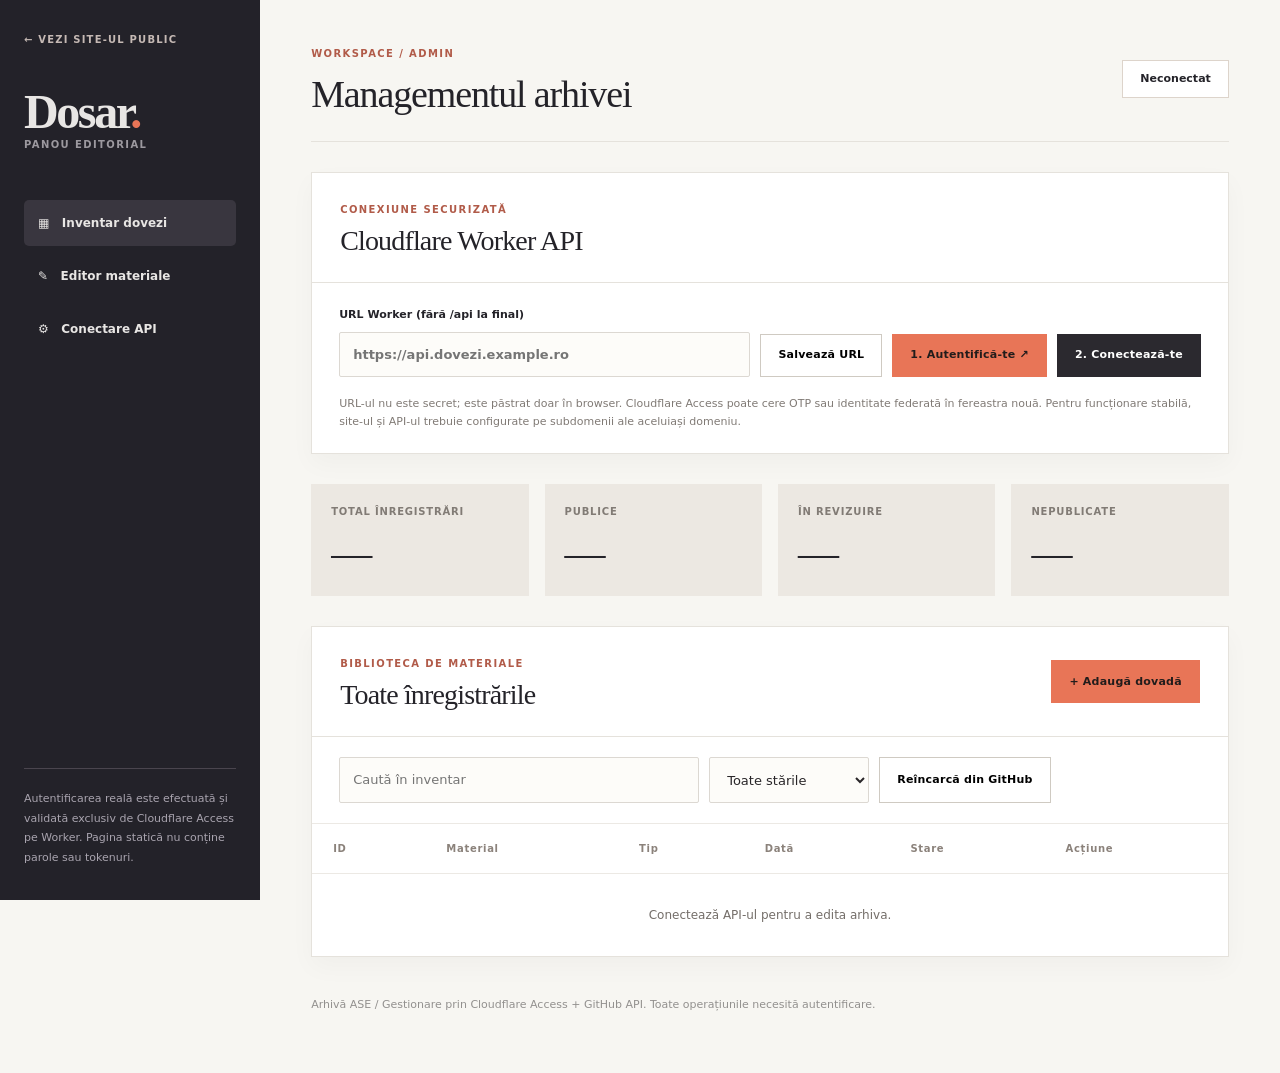
==== docs/admin/index.html @ c9416f8c "Add files via upload" ====
<!doctype html><html lang="ro"><head><meta charset="utf-8"><meta name="viewport" content="width=device-width,initial-scale=1"><meta name="robots" content="noindex,nofollow"><title>Administrare dovezi — Dosar public ASE</title><link rel="stylesheet" href="../assets/admin.css"><script defer src="../assets/admin.js"></script></head>
<body><div class="layout"><aside class="sidebar"><a class="back" href="../">← VEZI SITE-UL PUBLIC</a><h1>Dosar<span>.</span><small>Panou editorial</small></h1><div class="side-nav"><a class="active" href="#inventory">▦ &nbsp; Inventar dovezi</a><a href="#editor">✎ &nbsp; Editor materiale</a><a href="#settings">⚙ &nbsp; Conectare API</a></div><div class="sidebar-note">Autentificarea reală este efectuată și validată exclusiv de Cloudflare Access pe Worker. Pagina statică nu conține parole sau tokenuri.</div></aside>
<main class="workspace"><header class="topbar"><div><span class="overline">WORKSPACE / ADMIN</span><h2>Managementul arhivei</h2></div><div id="auth-status" class="auth-pill">Neconectat</div></header>
<section class="config panel" id="settings"><div class="panel-heading"><div><span class="overline">CONEXIUNE SECURIZATĂ</span><h3>Cloudflare Worker API</h3></div></div><div class="config-row"><label class="field wide">URL Worker (fără /api la final)<input type="url" id="api-url" placeholder="https://api.dovezi.example.ro"></label><button id="save-config" class="btn outline" type="button">Salvează URL</button><a id="login-link" class="btn primary" href="#" target="_blank" rel="noopener">1. Autentifică-te ↗</a><button id="connect-btn" class="btn dark" type="button">2. Conectează-te</button></div><p class="hint">URL-ul nu este secret; este păstrat doar în browser. Cloudflare Access poate cere OTP sau identitate federată în fereastra nouă. Pentru funcționare stabilă, site-ul și API-ul trebuie configurate pe subdomenii ale aceluiași domeniu.</p><div id="message" role="status" aria-live="polite"></div></section>
<section class="stats"><div class="stat"><span>TOTAL ÎNREGISTRĂRI</span><strong id="s-total">—</strong></div><div class="stat"><span>PUBLICE</span><strong id="s-public">—</strong></div><div class="stat"><span>ÎN REVIZUIRE</span><strong id="s-review">—</strong></div><div class="stat"><span>NEPUBLICATE</span><strong id="s-draft">—</strong></div></section>
<section class="panel" id="inventory"><div class="panel-heading"><div><span class="overline">BIBLIOTECA DE MATERIALE</span><h3>Toate înregistrările</h3></div><button id="add-btn" class="btn primary" type="button">+ Adaugă dovadă</button></div><div class="table-toolbar"><input id="list-search" type="search" placeholder="Caută în inventar"><select id="list-filter" aria-label="Filtrează statutul"><option value="all">Toate stările</option><option value="published">Publicate</option><option value="review">În revizuire</option><option value="draft">Nepublicate</option></select><button id="reload-btn" class="btn outline" type="button">Reîncarcă din GitHub</button></div><div class="table-wrap"><table><thead><tr><th>ID</th><th>Material</th><th>Tip</th><th>Dată</th><th>Stare</th><th>Acțiune</th></tr></thead><tbody id="items-table"><tr><td colspan="6" class="empty">Conectează API-ul pentru a edita arhiva.</td></tr></tbody></table></div></section>
<section class="panel editor" id="editor" hidden><div class="panel-heading"><div><span class="overline">EDITOR</span><h3 id="edit-heading">Editează materialul</h3></div><button class="btn outline" type="button" id="close-editor">Închide</button></div><form id="edit-form"><div class="form-grid"><label class="field">Identificator<input name="id" required minlength="2" maxlength="45" pattern="[A-Za-z0-9-]+"></label><label class="field">Dată indicată<input name="date" type="date"></label><label class="field wide">Titlu public<input name="title" required minlength="3" maxlength="250"></label><label class="field">Tip<select name="type"><option value="foto">Fotografie</option><option value="video">Video</option><option value="document">Document</option><option value="link">Link extern</option></select></label><label class="field">Categorie<select name="category"><option value="teren">Observații din teren</option><option value="corespondenta">Corespondență</option><option value="presa">Presă și cercetare</option><option value="initiativa">Inițiativă</option><option value="altele">Altele</option></select></label><label class="field">Stare<select name="status"><option value="review">În revizuire</option><option value="draft">Nepublicat</option><option value="published">Publicat</option></select></label><label class="field">Sursă<input name="source" maxlength="1000"></label><label class="field wide">Descriere / context<textarea name="description" required rows="5" maxlength="8000"></textarea></label><label class="field">Locație indicată<input name="location" maxlength="1000"></label><label class="field">Numele original al fișierului<input name="filename" maxlength="1000"></label><label class="field wide">URL extern (pentru petiții, articole etc.)<input name="url" type="url" placeholder="https://..."></label><label class="field wide">Cale fișier pe GitHub Pages<input name="path" placeholder="media/2026-...jpg"></label><label class="field wide">Cale imagine copertă (opțional)<input name="thumbnail" placeholder="media/2026-...jpg"></label><label class="field wide">Notă internă de revizuire<textarea name="reviewNote" rows="2"></textarea></label></div><div class="upload-box"><h4>Încarcă un fișier nou</h4><p>Imagini, video, PDF sau DOCX; maximum 15 MB per upload. Fișierul ajunge în repository prin Worker, nu în browserul public.</p><div class="upload-row"><input id="upload-file" type="file" accept=".jpg,.jpeg,.png,.webp,.mp4,.webm,.pdf,.docx"><button class="btn outline" id="upload-btn" type="button">Încarcă în GitHub</button></div><div id="upload-note" class="hint"></div></div><div class="edit-actions"><button class="btn primary" type="submit" id="save-btn">Salvează și publică modificările</button><button class="btn outline" type="button" id="delete-btn">Elimină înregistrarea</button><span class="hint">Modificările sunt versionate în istoricul GitHub. Starea „Publicat” afișează materialul pe site.</span></div></form></section>
<footer>Arhivă ASE / Gestionare prin Cloudflare Access + GitHub API. Toate operațiunile necesită autentificare.</footer></main></div></body></html>
---- docs/assets/admin.css ----
:root{--dark:#242329;--accent:#e87557;--paper:#f7f6f2;--line:#e5e2dc;--muted:#75726d}*{box-sizing:border-box}html{scroll-behavior:smooth}body{margin:0;font:14px/1.5 system-ui,-apple-system,Segoe UI,sans-serif;color:var(--dark);background:var(--paper)}a{color:inherit;text-decoration:none}button,input,textarea,select{font:inherit}button{cursor:pointer}.layout{display:grid;grid-template-columns:260px 1fr;min-height:100vh}.sidebar{background:#232229;color:#e8e6e4;padding:32px 24px;position:sticky;height:100vh;top:0;display:flex;flex-direction:column}.back{font-size:10px;letter-spacing:.12em;color:#c5b9b4;font-weight:800}.sidebar h1{font:600 48px Georgia,serif;margin:37px 0 50px;letter-spacing:-.05em}.sidebar h1 span{color:var(--accent)}.sidebar h1 small{display:block;font:700 10px system-ui;letter-spacing:.14em;text-transform:uppercase;color:#9c999f}.side-nav{display:grid;gap:7px}.side-nav a{font-size:12px;font-weight:650;padding:14px;border-radius:5px}.side-nav a:hover,.side-nav a.active{background:#39363f}.sidebar-note{margin-top:auto;border-top:1px solid #4a454e;padding-top:20px;color:#a9a4af;font-size:11px;line-height:1.8}.workspace{padding:30px min(4vw,70px);max-width:1800px;width:100%}.topbar{display:flex;justify-content:space-between;align-items:center;border-bottom:1px solid var(--line);padding:12px 0 25px;margin-bottom:30px}.overline{font-size:10px;color:#b15b49;font-weight:850;letter-spacing:.14em}.topbar h2{font:500 38px Georgia,serif;letter-spacing:-.03em;margin:9px 0 0}.auth-pill{border:1px solid #ddd4cb;background:#fff;padding:10px 17px;font-size:11px;font-weight:700}.panel{background:#fff;border:1px solid var(--line);margin-bottom:25px;box-shadow:0 10px 24px #2a211608}.panel-heading{padding:25px 28px;display:flex;justify-content:space-between;align-items:center;gap:12px;border-bottom:1px solid var(--line)}.panel-heading h3{font:500 28px Georgia,serif;letter-spacing:-.03em;margin:6px 0 0}.config-row{display:flex;align-items:end;gap:10px;flex-wrap:wrap;padding:24px 27px 12px}.field{display:flex;flex-direction:column;font-size:11px;font-weight:750;gap:8px;min-width:0}.config-row .field{min-width:280px;flex:1}.field input,.field textarea,.field select,.table-toolbar input,.table-toolbar select{width:100%;padding:12px 13px;border:1px solid #dcd8d2;border-radius:2px;background:#fdfcf9;color:#292629;font-size:13px;outline:none}.field input:focus,.field textarea:focus,.field select:focus,.table-toolbar input:focus{border-color:#d3674e;box-shadow:0 0 0 2px #e875571a}.btn{border:1px solid transparent;display:inline-flex;align-items:center;justify-content:center;font-size:11px;font-weight:800;letter-spacing:.02em;min-height:43px;padding:12px 17px;white-space:nowrap}.btn:disabled{opacity:.55;cursor:wait}.btn.primary{background:var(--accent);color:#221c1b}.btn.dark{background:#2b292f;color:#fff}.btn.outline{border-color:#cfcac2;background:white}.btn:hover{filter:brightness(.96)}.hint{font-size:11px;color:#807a75;line-height:1.65}.config>.hint{margin:6px 27px 20px}.config #message{margin:0 27px 22px;font-size:12px;font-weight:650}.config #message:not(:empty){background:#f6f1eb;padding:12px;border-left:3px solid var(--accent)}.stats{display:grid;grid-template-columns:repeat(4,1fr);gap:16px;margin:30px 0}.stat{background:#ece8e2;padding:20px}.stat span{font-size:10px;color:#817b75;font-weight:800;letter-spacing:.08em;display:block}.stat strong{font:500 41px Georgia,serif;display:block;margin-top:9px}.table-toolbar{display:flex;gap:10px;padding:20px 27px;flex-wrap:wrap}.table-toolbar input{max-width:360px;flex:1}.table-toolbar select{width:auto;min-width:160px}.table-wrap{overflow:auto}table{border-collapse:collapse;width:100%;min-width:740px}th,td{text-align:left;border-top:1px solid #ece9e4;padding:17px 21px;font-size:12px}th{font-size:10px;color:#8b827b;letter-spacing:.07em}td:nth-child(2){font-weight:750;max-width:370px}td .sub{color:#9a938a;font-size:10px;display:block;font-weight:450;margin-top:4px;overflow:hidden;text-overflow:ellipsis}.status{display:inline-flex;font-size:10px;padding:7px 8px;border-radius:3px;font-weight:800}.published{background:#e1eee5;color:#316546}.review{background:#ffeddc;color:#9a5e2e}.draft{background:#efedf2;color:#655d69}.edit-link{background:#252329;border:0;color:#fff;padding:8px 12px;font-size:10px;font-weight:800}.empty{text-align:center;padding:32px;color:#746e69}.editor .form-grid{display:grid;grid-template-columns:repeat(2,minmax(0,1fr));gap:20px;padding:28px}.field.wide{grid-column:1/-1}.upload-box{margin:0 28px;background:#f5f0e9;border:1px dashed #b6a79e;padding:20px}.upload-box h4{margin:0 0 5px}.upload-box p{font-size:12px;color:#807873}.upload-row{display:flex;align-items:center;gap:15px;flex-wrap:wrap}.upload-row input{max-width:300px}.edit-actions{display:flex;flex-wrap:wrap;align-items:center;gap:12px;padding:25px 28px}.edit-actions .hint{flex-basis:100%}.workspace footer{font-size:11px;color:#92908e;padding:15px 0 30px}@media(max-width:900px){.layout{grid-template-columns:1fr}.sidebar{height:auto;position:relative;padding:18px;display:block}.sidebar h1{font-size:29px;margin:16px 0}.sidebar h1 small{display:inline;margin-left:15px}.side-nav{display:flex;flex-wrap:wrap}.sidebar-note{display:none}.workspace{padding:20px}.stats{grid-template-columns:repeat(2,1fr)}.panel-heading{padding:20px}.config-row{padding:20px}}@media(max-width:540px){.workspace{padding:12px}.topbar h2{font-size:28px}.stats{gap:7px}.stat{padding:12px}.stat strong{font-size:30px}.editor .form-grid{grid-template-columns:1fr;padding:17px}.config-row .field{min-width:100%}.topbar{gap:12px}.auth-pill{max-width:130px;overflow-wrap:anywhere}}
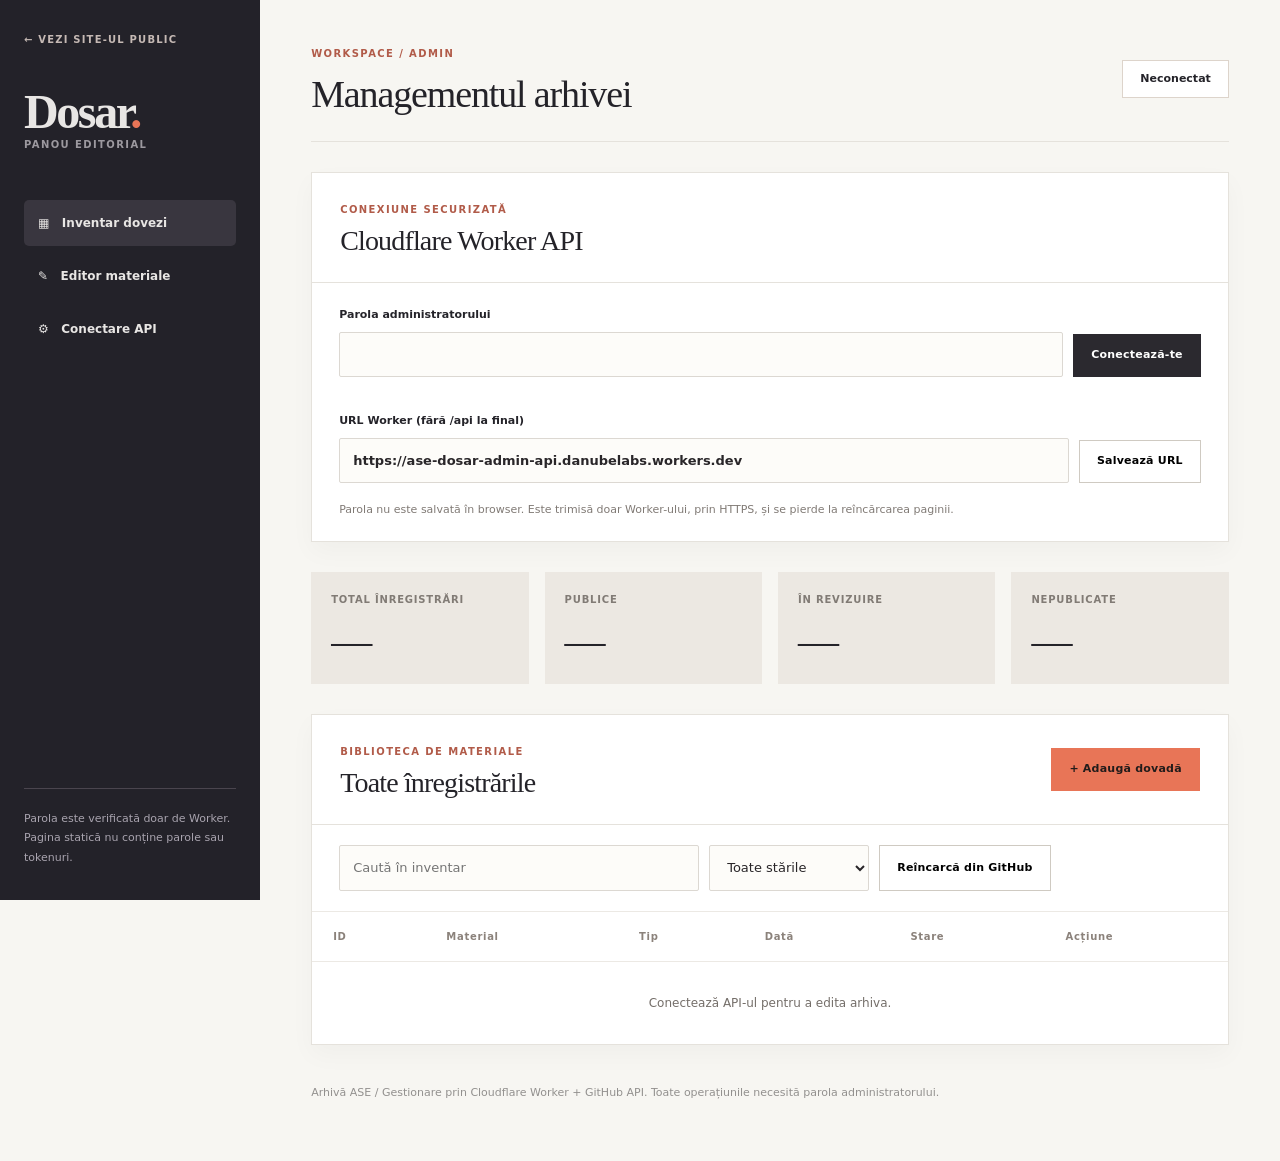
==== commit 6cd4ac65: "Replace Cloudflare Access with admin password login - Worker: every /api/* request must send x-parol" ====
--- a/docs/admin/index.html
+++ b/docs/admin/index.html
@@ -1,8 +1,8 @@
 <!doctype html><html lang="ro"><head><meta charset="utf-8"><meta name="viewport" content="width=device-width,initial-scale=1"><meta name="robots" content="noindex,nofollow"><title>Administrare dovezi — Dosar public ASE</title><link rel="stylesheet" href="../assets/admin.css"><script defer src="../assets/admin.js"></script></head>
-<body><div class="layout"><aside class="sidebar"><a class="back" href="../">← VEZI SITE-UL PUBLIC</a><h1>Dosar<span>.</span><small>Panou editorial</small></h1><div class="side-nav"><a class="active" href="#inventory">▦ &nbsp; Inventar dovezi</a><a href="#editor">✎ &nbsp; Editor materiale</a><a href="#settings">⚙ &nbsp; Conectare API</a></div><div class="sidebar-note">Autentificarea reală este efectuată și validată exclusiv de Cloudflare Access pe Worker. Pagina statică nu conține parole sau tokenuri.</div></aside>
+<body><div class="layout"><aside class="sidebar"><a class="back" href="../">← VEZI SITE-UL PUBLIC</a><h1>Dosar<span>.</span><small>Panou editorial</small></h1><div class="side-nav"><a class="active" href="#inventory">▦ &nbsp; Inventar dovezi</a><a href="#editor">✎ &nbsp; Editor materiale</a><a href="#settings">⚙ &nbsp; Conectare API</a></div><div class="sidebar-note">Parola este verificată doar de Worker. Pagina statică nu conține parole sau tokenuri.</div></aside>
 <main class="workspace"><header class="topbar"><div><span class="overline">WORKSPACE / ADMIN</span><h2>Managementul arhivei</h2></div><div id="auth-status" class="auth-pill">Neconectat</div></header>
-<section class="config panel" id="settings"><div class="panel-heading"><div><span class="overline">CONEXIUNE SECURIZATĂ</span><h3>Cloudflare Worker API</h3></div></div><div class="config-row"><label class="field wide">URL Worker (fără /api la final)<input type="url" id="api-url" placeholder="https://api.dovezi.example.ro"></label><button id="save-config" class="btn outline" type="button">Salvează URL</button><a id="login-link" class="btn primary" href="#" target="_blank" rel="noopener">1. Autentifică-te ↗</a><button id="connect-btn" class="btn dark" type="button">2. Conectează-te</button></div><p class="hint">URL-ul nu este secret; este păstrat doar în browser. Cloudflare Access poate cere OTP sau identitate federată în fereastra nouă. Pentru funcționare stabilă, site-ul și API-ul trebuie configurate pe subdomenii ale aceluiași domeniu.</p><div id="message" role="status" aria-live="polite"></div></section>
+<section class="config panel" id="settings"><div class="panel-heading"><div><span class="overline">CONEXIUNE SECURIZATĂ</span><h3>Cloudflare Worker API</h3></div></div><div class="config-row"><label class="field wide">Parola administratorului<input type="password" id="parola" autocomplete="current-password"></label><button id="connect-btn" class="btn dark" type="button">Conectează-te</button></div><div class="config-row"><label class="field wide">URL Worker (fără /api la final)<input type="url" id="api-url"></label><button id="save-config" class="btn outline" type="button">Salvează URL</button></div><p class="hint">Parola nu este salvată în browser. Este trimisă doar Worker-ului, prin HTTPS, și se pierde la reîncărcarea paginii.</p><div id="message" role="status" aria-live="polite"></div></section>
 <section class="stats"><div class="stat"><span>TOTAL ÎNREGISTRĂRI</span><strong id="s-total">—</strong></div><div class="stat"><span>PUBLICE</span><strong id="s-public">—</strong></div><div class="stat"><span>ÎN REVIZUIRE</span><strong id="s-review">—</strong></div><div class="stat"><span>NEPUBLICATE</span><strong id="s-draft">—</strong></div></section>
 <section class="panel" id="inventory"><div class="panel-heading"><div><span class="overline">BIBLIOTECA DE MATERIALE</span><h3>Toate înregistrările</h3></div><button id="add-btn" class="btn primary" type="button">+ Adaugă dovadă</button></div><div class="table-toolbar"><input id="list-search" type="search" placeholder="Caută în inventar"><select id="list-filter" aria-label="Filtrează statutul"><option value="all">Toate stările</option><option value="published">Publicate</option><option value="review">În revizuire</option><option value="draft">Nepublicate</option></select><button id="reload-btn" class="btn outline" type="button">Reîncarcă din GitHub</button></div><div class="table-wrap"><table><thead><tr><th>ID</th><th>Material</th><th>Tip</th><th>Dată</th><th>Stare</th><th>Acțiune</th></tr></thead><tbody id="items-table"><tr><td colspan="6" class="empty">Conectează API-ul pentru a edita arhiva.</td></tr></tbody></table></div></section>
 <section class="panel editor" id="editor" hidden><div class="panel-heading"><div><span class="overline">EDITOR</span><h3 id="edit-heading">Editează materialul</h3></div><button class="btn outline" type="button" id="close-editor">Închide</button></div><form id="edit-form"><div class="form-grid"><label class="field">Identificator<input name="id" required minlength="2" maxlength="45" pattern="[A-Za-z0-9-]+"></label><label class="field">Dată indicată<input name="date" type="date"></label><label class="field wide">Titlu public<input name="title" required minlength="3" maxlength="250"></label><label class="field">Tip<select name="type"><option value="foto">Fotografie</option><option value="video">Video</option><option value="document">Document</option><option value="link">Link extern</option></select></label><label class="field">Categorie<select name="category"><option value="teren">Observații din teren</option><option value="corespondenta">Corespondență</option><option value="presa">Presă și cercetare</option><option value="initiativa">Inițiativă</option><option value="altele">Altele</option></select></label><label class="field">Stare<select name="status"><option value="review">În revizuire</option><option value="draft">Nepublicat</option><option value="published">Publicat</option></select></label><label class="field">Sursă<input name="source" maxlength="1000"></label><label class="field wide">Descriere / context<textarea name="description" required rows="5" maxlength="8000"></textarea></label><label class="field">Locație indicată<input name="location" maxlength="1000"></label><label class="field">Numele original al fișierului<input name="filename" maxlength="1000"></label><label class="field wide">URL extern (pentru petiții, articole etc.)<input name="url" type="url" placeholder="https://..."></label><label class="field wide">Cale fișier pe GitHub Pages<input name="path" placeholder="media/2026-...jpg"></label><label class="field wide">Cale imagine copertă (opțional)<input name="thumbnail" placeholder="media/2026-...jpg"></label><label class="field wide">Notă internă de revizuire<textarea name="reviewNote" rows="2"></textarea></label></div><div class="upload-box"><h4>Încarcă un fișier nou</h4><p>Imagini, video, PDF sau DOCX; maximum 15 MB per upload. Fișierul ajunge în repository prin Worker, nu în browserul public.</p><div class="upload-row"><input id="upload-file" type="file" accept=".jpg,.jpeg,.png,.webp,.mp4,.webm,.pdf,.docx"><button class="btn outline" id="upload-btn" type="button">Încarcă în GitHub</button></div><div id="upload-note" class="hint"></div></div><div class="edit-actions"><button class="btn primary" type="submit" id="save-btn">Salvează și publică modificările</button><button class="btn outline" type="button" id="delete-btn">Elimină înregistrarea</button><span class="hint">Modificările sunt versionate în istoricul GitHub. Starea „Publicat” afișează materialul pe site.</span></div></form></section>
-<footer>Arhivă ASE / Gestionare prin Cloudflare Access + GitHub API. Toate operațiunile necesită autentificare.</footer></main></div></body></html>
+<footer>Arhivă ASE / Gestionare prin Cloudflare Worker + GitHub API. Toate operațiunile necesită parola administratorului.</footer></main></div></body></html>
